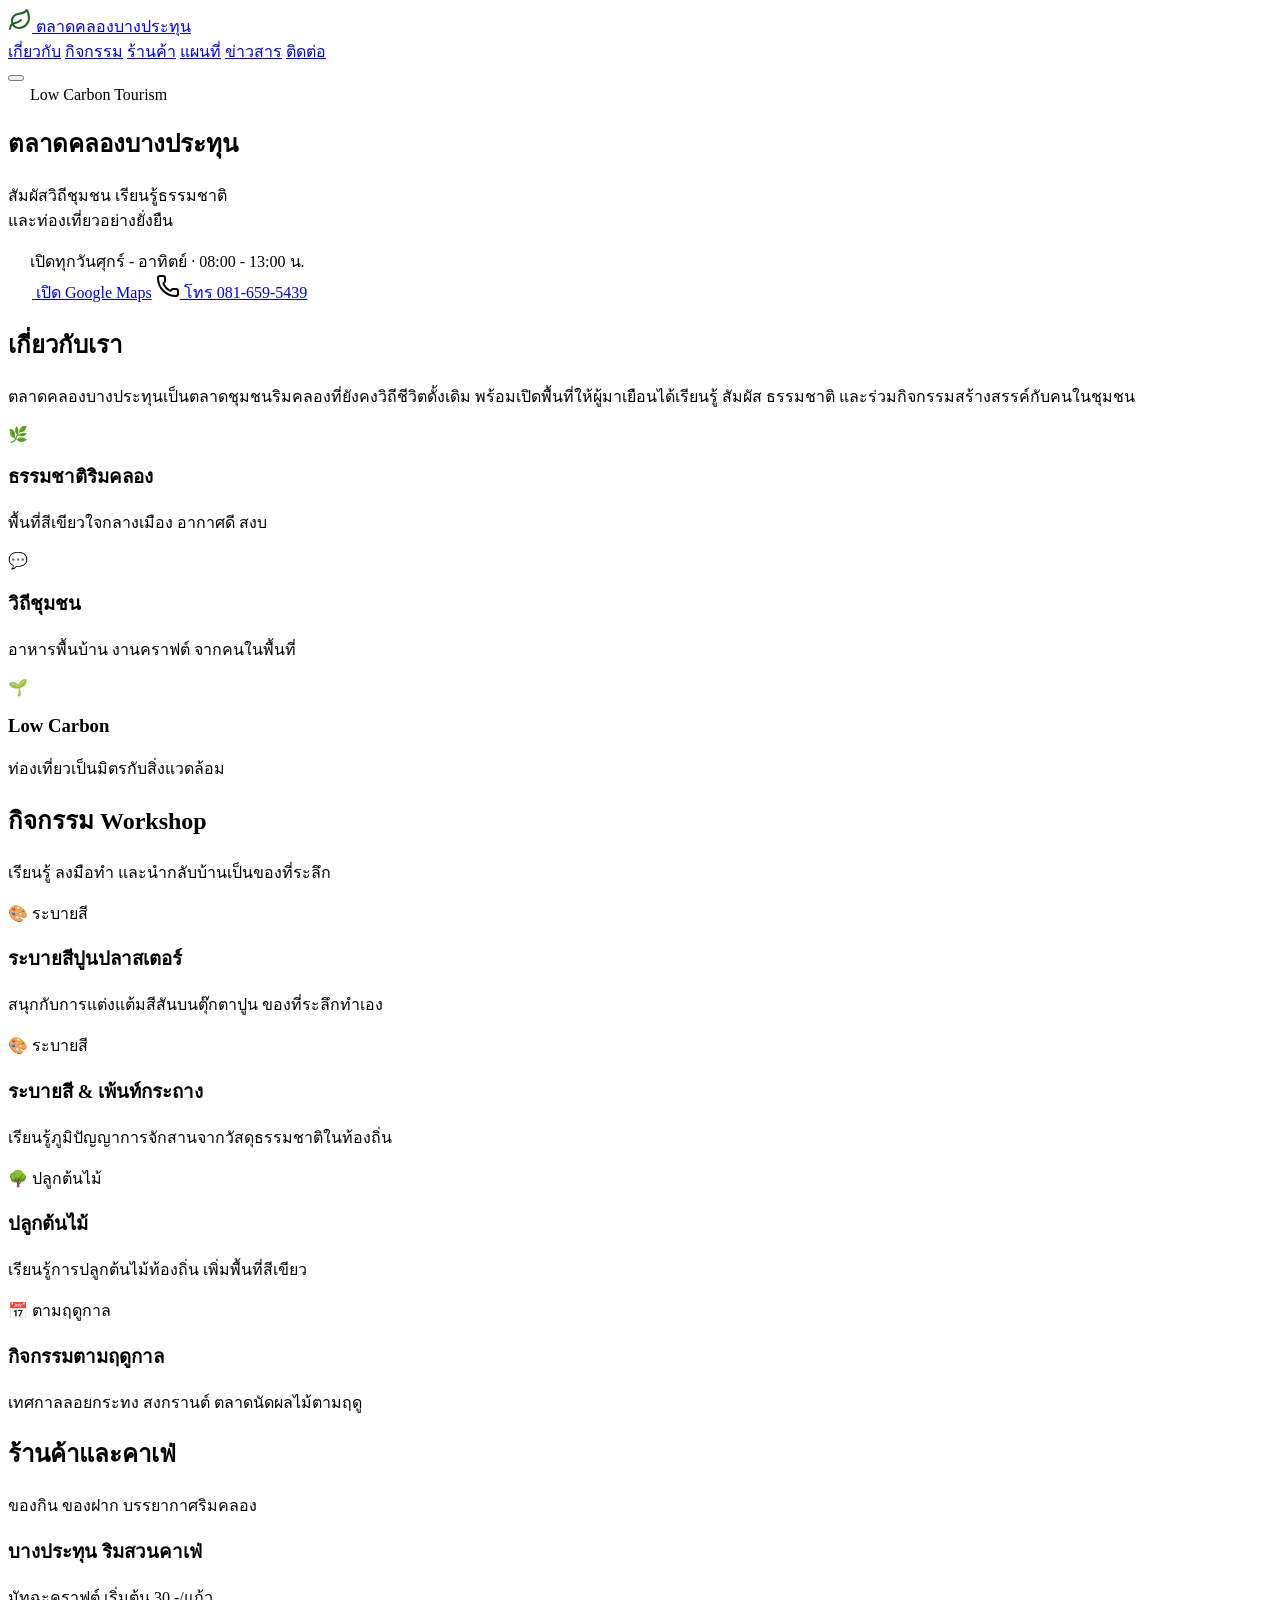
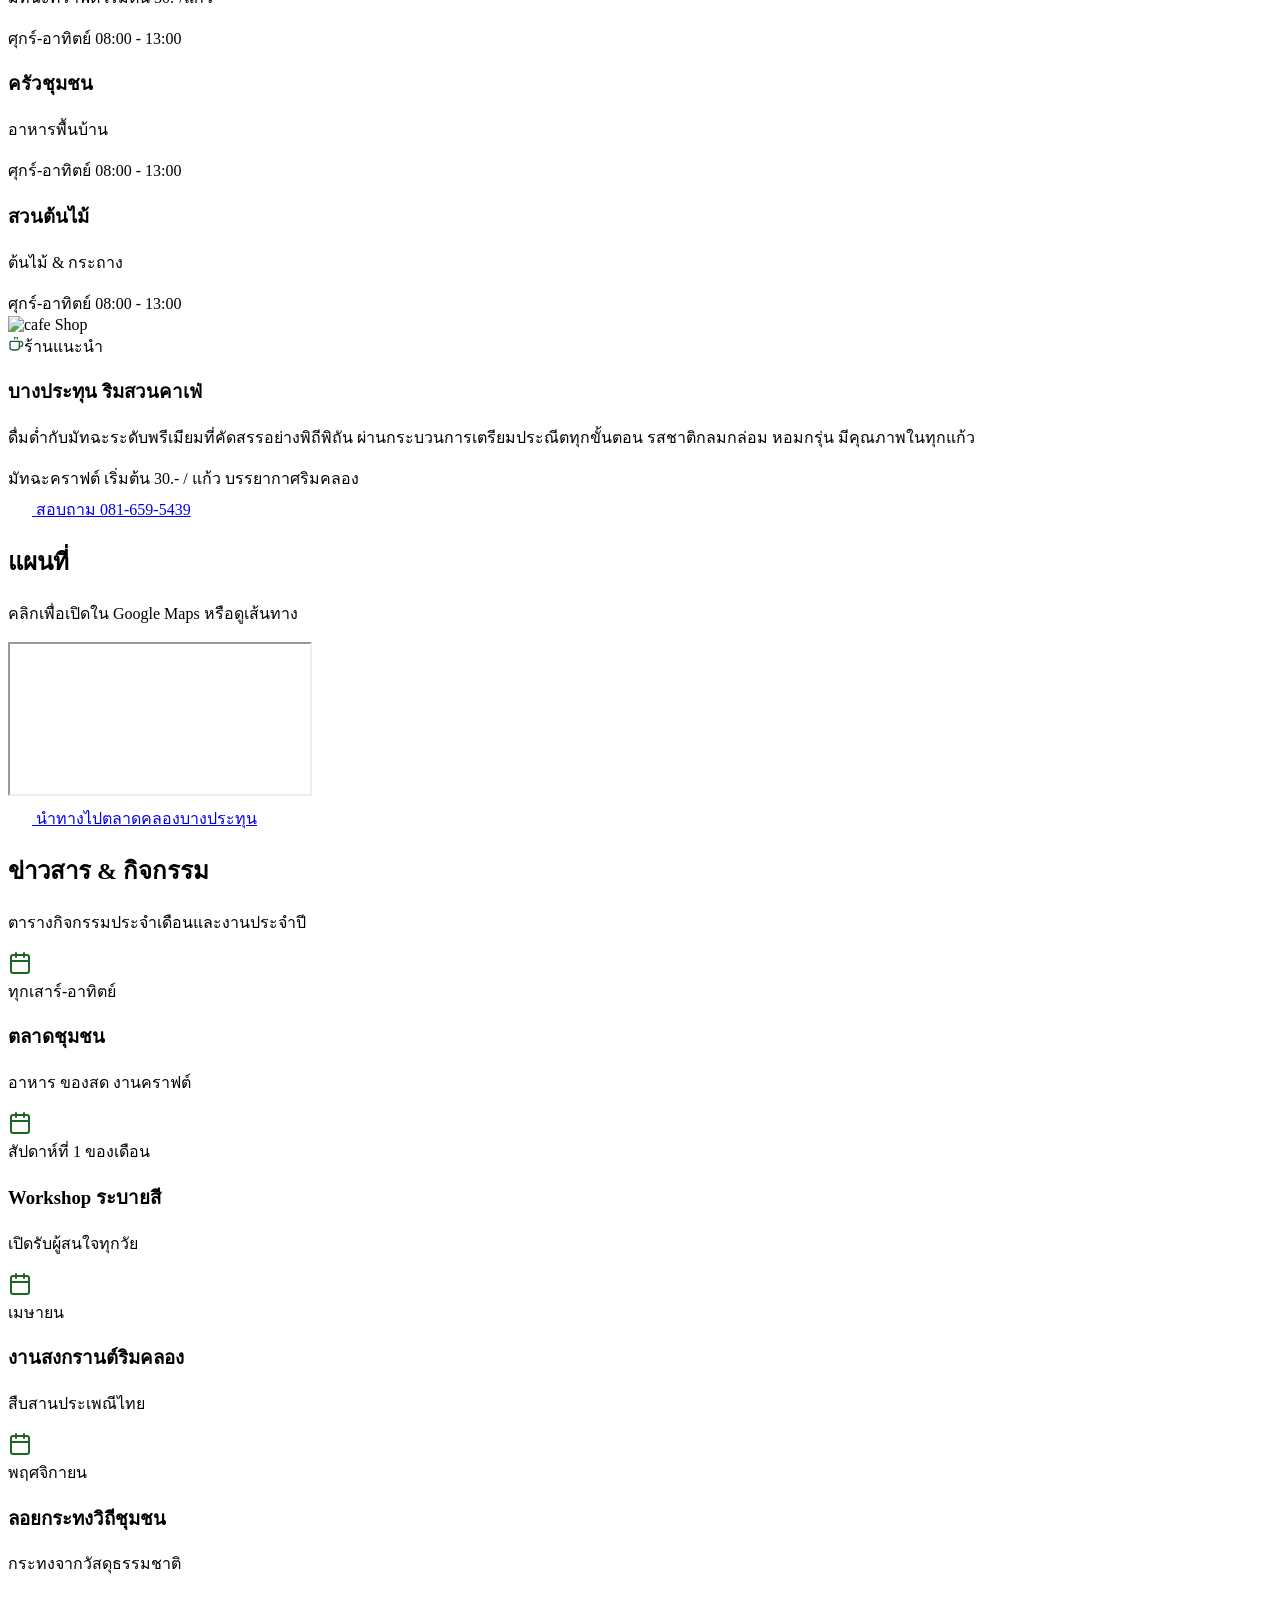
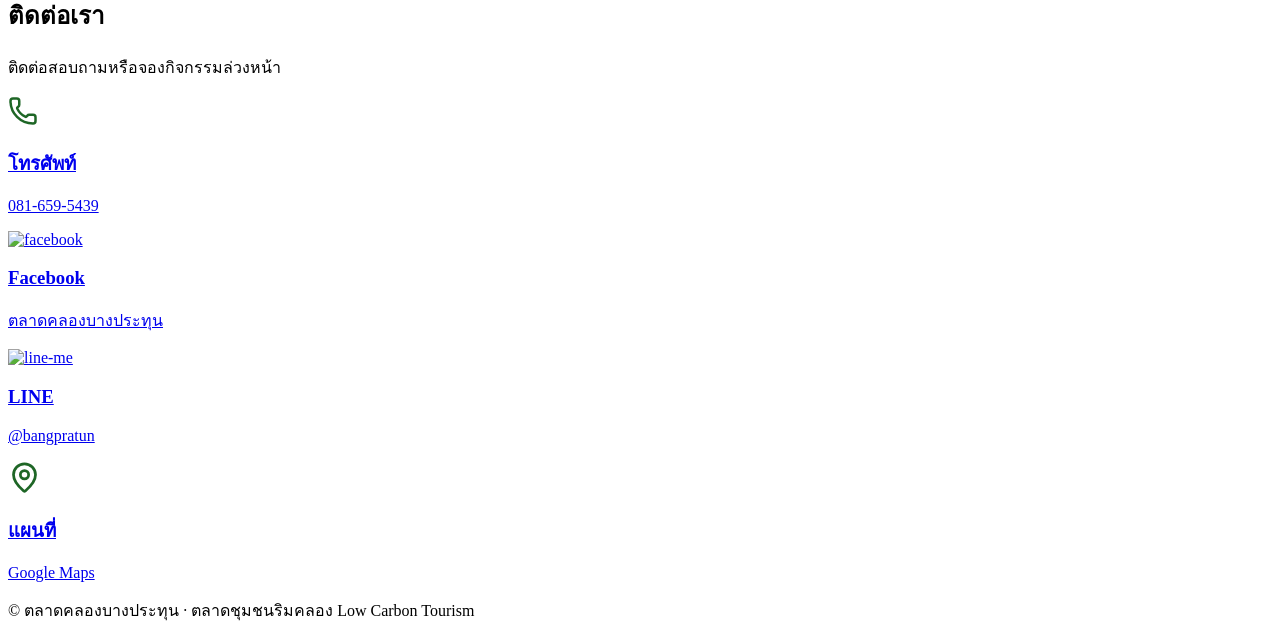
==== public/index.html @ 97aabcb3 "Add files via upload" ====
<!DOCTYPE html>
<html lang="th">
<head>
<meta charset="UTF-8">
<meta name="viewport" content="width=device-width, initial-scale=1.0">
<title>ตลาดคลองบางประทุน | ตลาดชุมชนริมคลอง Low Carbon Tourism</title>
<meta name="description" content="ตลาดคลองบางประทุน ตลาดชุมชนริมคลองที่ยังคงวิถีชีวิตดั้งเดิม สัมผัสวิถีชุมชน เรียนรู้ธรรมชาติ ท่องเที่ยวอย่างยั่งยืน">
<link rel="preconnect" href="https://fonts.googleapis.com">
<link rel="preconnect" href="https://fonts.gstatic.com" crossorigin>
<link href="https://fonts.googleapis.com/css2?family=Kanit:wght@400;500;600;700;800&family=Sarabun:wght@300;400;500;600;700&display=swap" rel="stylesheet">
<link rel="stylesheet" href="/css/style.css">
</head>
<body>

<header class="site-header" id="top">
  <div class="header-inner">
    <a href="#top" class="brand">
      <svg xmlns="http://www.w3.org/2000/svg" width="24" height="24" viewBox="0 0 24 24" fill="none" stroke="#1e6626" stroke-width="2" stroke-linecap="round" stroke-linejoin="round" class="lucide lucide-leaf-icon lucide-leaf"><path d="M11 20A7 7 0 0 1 9.8 6.1C15.5 5 17 4.48 19 2c1 2 2 4.18 2 8 0 5.5-4.78 10-10 10Z"/><path d="M2 21c0-3 1.85-5.36 5.08-6C9.5 14.52 12 13 13 12"/></svg>
      <span>ตลาดคลองบางประทุน</span>
    </a>
    <nav class="main-nav" id="mainNav">
      <a href="#about">เกี่ยวกับ</a>
      <a href="#activities">กิจกรรม</a>
      <a href="#shops">ร้านค้า</a>
      <a href="#map">แผนที่</a>
      <a href="#news">ข่าวสาร</a>
      <a href="#contact">ติดต่อ</a>
    </nav>
    <button class="nav-toggle" id="navToggle" aria-label="เปิดเมนู">
      <span></span><span></span><span></span>
    </button>
  </div>
</header>

<!-- HERO -->
<section class="hero">
  <div class="hero-bg" style="background-image:url('/img/bgimage.png')"></div>
  <div class="hero-overlay"></div>
  <div class="hero-content">
    <span class="badge"><svg xmlns="http://www.w3.org/2000/svg" width="18" height="18" viewBox="0 0 24 24" fill="none" stroke="#ffffff" stroke-width="2" stroke-linecap="round" stroke-linejoin="round" class="lucide lucide-leaf-icon lucide-leaf"><path d="M11 20A7 7 0 0 1 9.8 6.1C15.5 5 17 4.48 19 2c1 2 2 4.18 2 8 0 5.5-4.78 10-10 10Z"/><path d="M2 21c0-3 1.85-5.36 5.08-6C9.5 14.52 12 13 13 12"/></svg> Low Carbon Tourism</span>
    <h1>ตลาดคลองบางประทุน</h1>
    <p class="hero-sub">สัมผัสวิถีชุมชน เรียนรู้ธรรมชาติ<br>และท่องเที่ยวอย่างยั่งยืน</p>
    <div class="hero-time">
      <svg xmlns="http://www.w3.org/2000/svg" width="18" height="18" viewBox="0 0 24 24" fill="none" stroke="#ffffff" stroke-width="2" stroke-linecap="round" stroke-linejoin="round" class="lucide lucide-clock-icon lucide-clock"><circle cx="12" cy="12" r="10"/><path d="M12 6v6l4 2"/></svg> เปิดทุกวันศุกร์ - อาทิตย์ · 08:00 - 13:00 น.
    </div>
    <div class="hero-actions">
      <a class="btn btn-primary" href="#map"><svg xmlns="http://www.w3.org/2000/svg" width="24" height="24" viewBox="0 0 24 24" fill="none" stroke="#ffffff" stroke-width="2" stroke-linecap="round" stroke-linejoin="round" class="lucide lucide-map-pin-icon lucide-map-pin"><path d="M20 10c0 4.993-5.539 10.193-7.399 11.799a1 1 0 0 1-1.202 0C9.539 20.193 4 14.993 4 10a8 8 0 0 1 16 0"/><circle cx="12" cy="10" r="3"/></svg> เปิด Google Maps</a>
      <a class="btn btn-light" href="tel:0816595439"><svg xmlns="http://www.w3.org/2000/svg" width="24" height="24" viewBox="0 0 24 24" fill="none" stroke="#000000" stroke-width="2" stroke-linecap="round" stroke-linejoin="round" class="lucide lucide-phone-icon lucide-phone"><path d="M13.832 16.568a1 1 0 0 0 1.213-.303l.355-.465A2 2 0 0 1 17 15h3a2 2 0 0 1 2 2v3a2 2 0 0 1-2 2A18 18 0 0 1 2 4a2 2 0 0 1 2-2h3a2 2 0 0 1 2 2v3a2 2 0 0 1-.8 1.6l-.468.351a1 1 0 0 0-.292 1.233 14 14 0 0 0 6.392 6.384"/></svg> โทร 081-659-5439</a>
    </div>
  </div>
  <a href="#about" class="scroll-cue" aria-label="เลื่อนลง"></a>
</section>

<!-- ABOUT -->
<section class="section section-cream" id="about">
  <div class="container">
    <div class="section-head">
      <h2>เกี่ยวกับเรา</h2>
      <p>ตลาดคลองบางประทุนเป็นตลาดชุมชนริมคลองที่ยังคงวิถีชีวิตดั้งเดิม พร้อมเปิดพื้นที่ให้ผู้มาเยือนได้เรียนรู้ สัมผัส
      ธรรมชาติ และร่วมกิจกรรมสร้างสรรค์กับคนในชุมชน</p>
    </div>
    <div class="card-grid three">
      <div class="feature-card">
        <div class="feature-icon">🌿</div>
        <h3>ธรรมชาติริมคลอง</h3>
        <p>พื้นที่สีเขียวใจกลางเมือง อากาศดี สงบ</p>
      </div>
      <div class="feature-card">
        <div class="feature-icon">💬</div>
        <h3>วิถีชุมชน</h3>
        <p>อาหารพื้นบ้าน งานคราฟต์ จากคนในพื้นที่</p>
      </div>
      <div class="feature-card">
        <div class="feature-icon">🌱</div>
        <h3>Low Carbon</h3>
        <p>ท่องเที่ยวเป็นมิตรกับสิ่งแวดล้อม</p>
      </div>
    </div>
  </div>
</section>

<!-- ACTIVITIES -->
<section class="section" id="activities">
  <div class="container">
    <div class="section-head">
      <h2>กิจกรรม Workshop</h2>
      <p>เรียนรู้ ลงมือทำ และนำกลับบ้านเป็นของที่ระลึก</p>
    </div>
    <div class="scroll-row" id="workshopRow">
      <article class="workshop-card">
        <div class="workshop-img" style="background-image:url('https://images.unsplash.com/photo-1519074069444-1ba4fff66d16?q=80&w=1974&auto=format&fit=crop')">
          <span class="tag-pill">🎨 ระบายสี</span>
        </div>
        <div class="workshop-body">
          <h3>ระบายสีปูนปลาสเตอร์</h3>
          <p>สนุกกับการแต่งแต้มสีสันบนตุ๊กตาปูน ของที่ระลึกทำเอง</p>
        </div>
      </article>
      <article class="workshop-card">
        <div class="workshop-img" style="background-image:url('https://images.unsplash.com/photo-1528825871115-3581a5387919?q=80&w=1974&auto=format&fit=crop')">
          <span class="tag-pill">🎨 ระบายสี</span>
        </div>
        <div class="workshop-body">
          <h3>ระบายสี & เพ้นท์กระถาง</h3>
          <p>เรียนรู้ภูมิปัญญาการจักสานจากวัสดุธรรมชาติในท้องถิ่น</p>
        </div>
      </article>
      <article class="workshop-card">
        <div class="workshop-img" style="background-image:url('https://images.unsplash.com/photo-1610030469983-98e550d6193c?q=80&w=1974&auto=format&fit=crop')">
          <span class="tag-pill">🌳 ปลูกต้นไม้</span>
        </div>
        <div class="workshop-body">
          <h3>ปลูกต้นไม้</h3>
          <p>เรียนรู้การปลูกต้นไม้ท้องถิ่น เพิ่มพื้นที่สีเขียว</p>
        </div>
      </article>
      <article class="workshop-card">
        <div class="workshop-img" style="background-image:url('https://images.unsplash.com/photo-1594736797933-d0501ba2fe65?q=80&w=1974&auto=format&fit=crop')">
          <span class="tag-pill">📅 ตามฤดูกาล</span>
        </div>
        <div class="workshop-body">
          <h3>กิจกรรมตามฤดูกาล</h3>
          <p>เทศกาลลอยกระทง สงกรานต์ ตลาดนัดผลไม้ตามฤดู</p>
        </div>
      </article>
    </div>
  </div>
</section>

<!-- SHOPS -->
<section class="section section-cream" id="shops">
  <div class="container">
    <div class="section-head">
      <h2>ร้านค้าและคาเฟ่</h2>
      <p>ของกิน ของฝาก บรรยากาศริมคลอง</p>
    </div>
    <div class="card-grid three">
      <article class="shop-card">
        <div class="shop-img" style="background-image:url('https://images.unsplash.com/photo-1445116572660-236099ec97a0?q=80&w=1974&auto=format&fit=crop')"></div>
        <div class="shop-body">
          <h3>บางประทุน ริมสวนคาเฟ่</h3>
          <p>มัทฉะคราฟต์ เริ่มต้น 30.-/แก้ว</p>
          <div class="shop-time"> ศุกร์-อาทิตย์ 08:00 - 13:00</div>
        </div>
      </article>
      <article class="shop-card">
        <div class="shop-img" style="background-image:url('https://images.unsplash.com/photo-1517248135467-4c7edcad34c4?q=80&w=1974&auto=format&fit=crop')"></div>
        <div class="shop-body">
          <h3>ครัวชุมชน</h3>
          <p>อาหารพื้นบ้าน</p>
          <div class="shop-time"> ศุกร์-อาทิตย์ 08:00 - 13:00</div>
        </div>
      </article>
      <article class="shop-card">
        <div class="shop-img" style="background-image:url('https://images.unsplash.com/photo-1466692476868-aef1dfb1e735?q=80&w=1974&auto=format&fit=crop')"></div>
        <div class="shop-body">
          <h3>สวนต้นไม้</h3>
          <p>ต้นไม้ &amp; กระถาง</p>
          <div class="shop-time"> ศุกร์-อาทิตย์ 08:00 - 13:00</div>
        </div>
      </article>
    </div>

    <!-- FEATURED SHOP -->
    <div class="featured-shop">
      <div class="featured-img" ><img src="/img/poster1.webp" alt="cafe Shop"></div>
      <div class="featured-body">
        <span class="chip"><svg xmlns="http://www.w3.org/2000/svg" width="16" height="16" viewBox="0 0 24 24" fill="none" stroke="#24603a" stroke-width="2" stroke-linecap="round" stroke-linejoin="round" class="lucide lucide-coffee-icon lucide-coffee"><path d="M10 2v2"/><path d="M14 2v2"/><path d="M16 8a1 1 0 0 1 1 1v8a4 4 0 0 1-4 4H7a4 4 0 0 1-4-4V9a1 1 0 0 1 1-1h14a4 4 0 1 1 0 8h-1"/></svg>ร้านแนะนำ</span>
        <h3>บางประทุน ริมสวนคาเฟ่</h3>
        <p>ดื่มด่ำกับมัทฉะระดับพรีเมียมที่คัดสรรอย่างพิถีพิถัน ผ่านกระบวนการเตรียมประณีตทุกขั้นตอน รสชาติกลมกล่อม หอมกรุ่น มีคุณภาพในทุกแก้ว</p>
        <div class="tag-row">
          <span class="tag">มัทฉะคราฟต์</span>
          <span class="tag">เริ่มต้น 30.- / แก้ว</span>
          <span class="tag">บรรยากาศริมคลอง</span>
        </div>
        <a class="btn btn-primary" href="tel:0816595439"><svg xmlns="http://www.w3.org/2000/svg" width="24" height="24" viewBox="0 0 24 24" fill="none" stroke="#ffffff" stroke-width="2" stroke-linecap="round" stroke-linejoin="round" class="lucide lucide-phone-icon lucide-phone"><path d="M13.832 16.568a1 1 0 0 0 1.213-.303l.355-.465A2 2 0 0 1 17 15h3a2 2 0 0 1 2 2v3a2 2 0 0 1-2 2A18 18 0 0 1 2 4a2 2 0 0 1 2-2h3a2 2 0 0 1 2 2v3a2 2 0 0 1-.8 1.6l-.468.351a1 1 0 0 0-.292 1.233 14 14 0 0 0 6.392 6.384"/></svg> สอบถาม 081-659-5439</a>
      </div>
    </div>
  </div>
</section>

<!-- MAP -->
<section class="section" id="map">
  <div class="container">
    <div class="section-head">
      <h2>แผนที่</h2>
      <p>คลิกเพื่อเปิดใน Google Maps หรือดูเส้นทาง</p>
    </div>
    <div class="map-wrap">
      <iframe
        title="แผนที่ตลาดคลองบางประทุน"
        src="https://www.google.com/maps?q=Bang+Prathun+Bangkok+Thailand&output=embed"
        loading="lazy"
        referrerpolicy="no-referrer-when-downgrade">
      </iframe>
    </div>
    <div class="map-cta">
      <a class="btn btn-primary" target="_blank" rel="noopener" href="https://www.google.com/maps/search/?api=1&query=Bang+Prathun+Bangkok+Thailand"><svg xmlns="http://www.w3.org/2000/svg" width="24" height="24" viewBox="0 0 24 24" fill="none" stroke="#ffffff" stroke-width="2" stroke-linecap="round" stroke-linejoin="round" class="lucide lucide-map-pin-icon lucide-map-pin"><path d="M20 10c0 4.993-5.539 10.193-7.399 11.799a1 1 0 0 1-1.202 0C9.539 20.193 4 14.993 4 10a8 8 0 0 1 16 0"/><circle cx="12" cy="10" r="3"/> เปิด Google Maps</svg>
 นำทางไปตลาดคลองบางประทุน</a>
    </div>
  </div>
</section>

<!-- NEWS -->
<section class="section section-cream" id="news">
  <div class="container">
    <div class="section-head">
      <h2>ข่าวสาร &amp; กิจกรรม</h2>
      <p>ตารางกิจกรรมประจำเดือนและงานประจำปี</p>
    </div>
    <div class="news-list">
      <div class="news-item">
        <span class="icon-badge">
          <svg xmlns="http://www.w3.org/2000/svg" width="24" height="24" viewBox="0 0 24 24" fill="none" stroke="#1e6626" stroke-width="2" stroke-linecap="round" stroke-linejoin="round" class="lucide lucide-calendar-icon lucide-calendar"><path d="M8 2v4"/><path d="M16 2v4"/><rect width="18" height="18" x="3" y="4" rx="2"/><path d="M3 10h18"/></svg>
        </span>
        <div class="news-body">
          <span class="news-tag">ทุกเสาร์-อาทิตย์</span>
          <h3>ตลาดชุมชน</h3>
          <p>อาหาร ของสด งานคราฟต์</p>
        </div>
      </div>
      <div class="news-item">
        <span class="icon-badge">
          <svg xmlns="http://www.w3.org/2000/svg" width="24" height="24" viewBox="0 0 24 24" fill="none" stroke="#1e6626" stroke-width="2" stroke-linecap="round" stroke-linejoin="round" class="lucide lucide-calendar-icon lucide-calendar"><path d="M8 2v4"/><path d="M16 2v4"/><rect width="18" height="18" x="3" y="4" rx="2"/><path d="M3 10h18"/></svg>
        </span>
        <div class="news-body">
          <span class="news-tag">สัปดาห์ที่ 1 ของเดือน</span>
          <h3>Workshop ระบายสี</h3>
          <p>เปิดรับผู้สนใจทุกวัย</p>
        </div>
      </div>
      <div class="news-item">
        <span class="icon-badge">
          <svg xmlns="http://www.w3.org/2000/svg" width="24" height="24" viewBox="0 0 24 24" fill="none" stroke="#1e6626" stroke-width="2" stroke-linecap="round" stroke-linejoin="round" class="lucide lucide-calendar-icon lucide-calendar"><path d="M8 2v4"/><path d="M16 2v4"/><rect width="18" height="18" x="3" y="4" rx="2"/><path d="M3 10h18"/></svg>
        </span>
        <div class="news-body">
          <span class="news-tag">เมษายน</span>
          <h3>งานสงกรานต์ริมคลอง</h3>
          <p>สืบสานประเพณีไทย</p>
        </div>
      </div>
      <div class="news-item">
        <span class="icon-badge">
          <svg xmlns="http://www.w3.org/2000/svg" width="24" height="24" viewBox="0 0 24 24" fill="none" stroke="#1e6626" stroke-width="2" stroke-linecap="round" stroke-linejoin="round" class="lucide lucide-calendar-icon lucide-calendar"><path d="M8 2v4"/><path d="M16 2v4"/><rect width="18" height="18" x="3" y="4" rx="2"/><path d="M3 10h18"/></svg>
        </span>
        <div class="news-body">
          <span class="news-tag">พฤศจิกายน</span>
          <h3>ลอยกระทงวิถีชุมชน</h3>
          <p>กระทงจากวัสดุธรรมชาติ</p>
        </div>
      </div>
    </div>
  </div>
</section>

<!-- CONTACT -->
<section class="section" id="contact">
  <div class="container">
    <div class="section-head">
      <h2>ติดต่อเรา</h2>
      <p>ติดต่อสอบถามหรือจองกิจกรรมล่วงหน้า</p>
    </div>
    <div class="card-grid four">
      <a class="contact-card" href="tel:0816595439">
        <svg xmlns="http://www.w3.org/2000/svg"  width="30" height="30" viewBox="0 0 24 24" fill="none" stroke="#1e6626" stroke-width="2" stroke-linecap="round" stroke-linejoin="round" class="lucide lucide-phone-icon lucide-phone"><path d="M13.832 16.568a1 1 0 0 0 1.213-.303l.355-.465A2 2 0 0 1 17 15h3a2 2 0 0 1 2 2v3a2 2 0 0 1-2 2A18 18 0 0 1 2 4a2 2 0 0 1 2-2h3a2 2 0 0 1 2 2v3a2 2 0 0 1-.8 1.6l-.468.351a1 1 0 0 0-.292 1.233 14 14 0 0 0 6.392 6.384"/></svg>
        <h3>โทรศัพท์</h3>
        <p>081-659-5439</p>
      </a>
      <a class="contact-card" href="#" target="_blank" rel="noopener">
        <img  src="/img/icon/facebook.svg" alt="facebook" class="contact-icon"></img>
        <h3>Facebook</h3>
        <p>ตลาดคลองบางประทุน</p>
      </a>
      <a class="contact-card" href="#" target="_blank" rel="noopener">
  
        <img width="24" height="24" src="/img/icon/line.png" alt="line-me" class="contact-icon"></img>
        <h3>LINE</h3>
        <p>@bangpratun</p>
      </a>
      <a class="contact-card" href="#map">
        <svg xmlns="http://www.w3.org/2000/svg" width="33" height="33" viewBox="0 0 24 24" fill="none" stroke="#1e6626" stroke-width="2" stroke-linecap="round" stroke-linejoin="round" class="lucide lucide-map-pin-icon lucide-map-pin"><path d="M20 10c0 4.993-5.539 10.193-7.399 11.799a1 1 0 0 1-1.202 0C9.539 20.193 4 14.993 4 10a8 8 0 0 1 16 0"/><circle cx="12" cy="10" r="3"/></svg>
        <h3>แผนที่</h3>
        <p>Google Maps</p>
      </a>
    </div>
  </div>
</section>

<footer class="site-footer">
  <p>© <span id="year"></span> ตลาดคลองบางประทุน · ตลาดชุมชนริมคลอง Low Carbon Tourism</p>
</footer>

<script src="/js/script.js"></script>

</body>
</html>
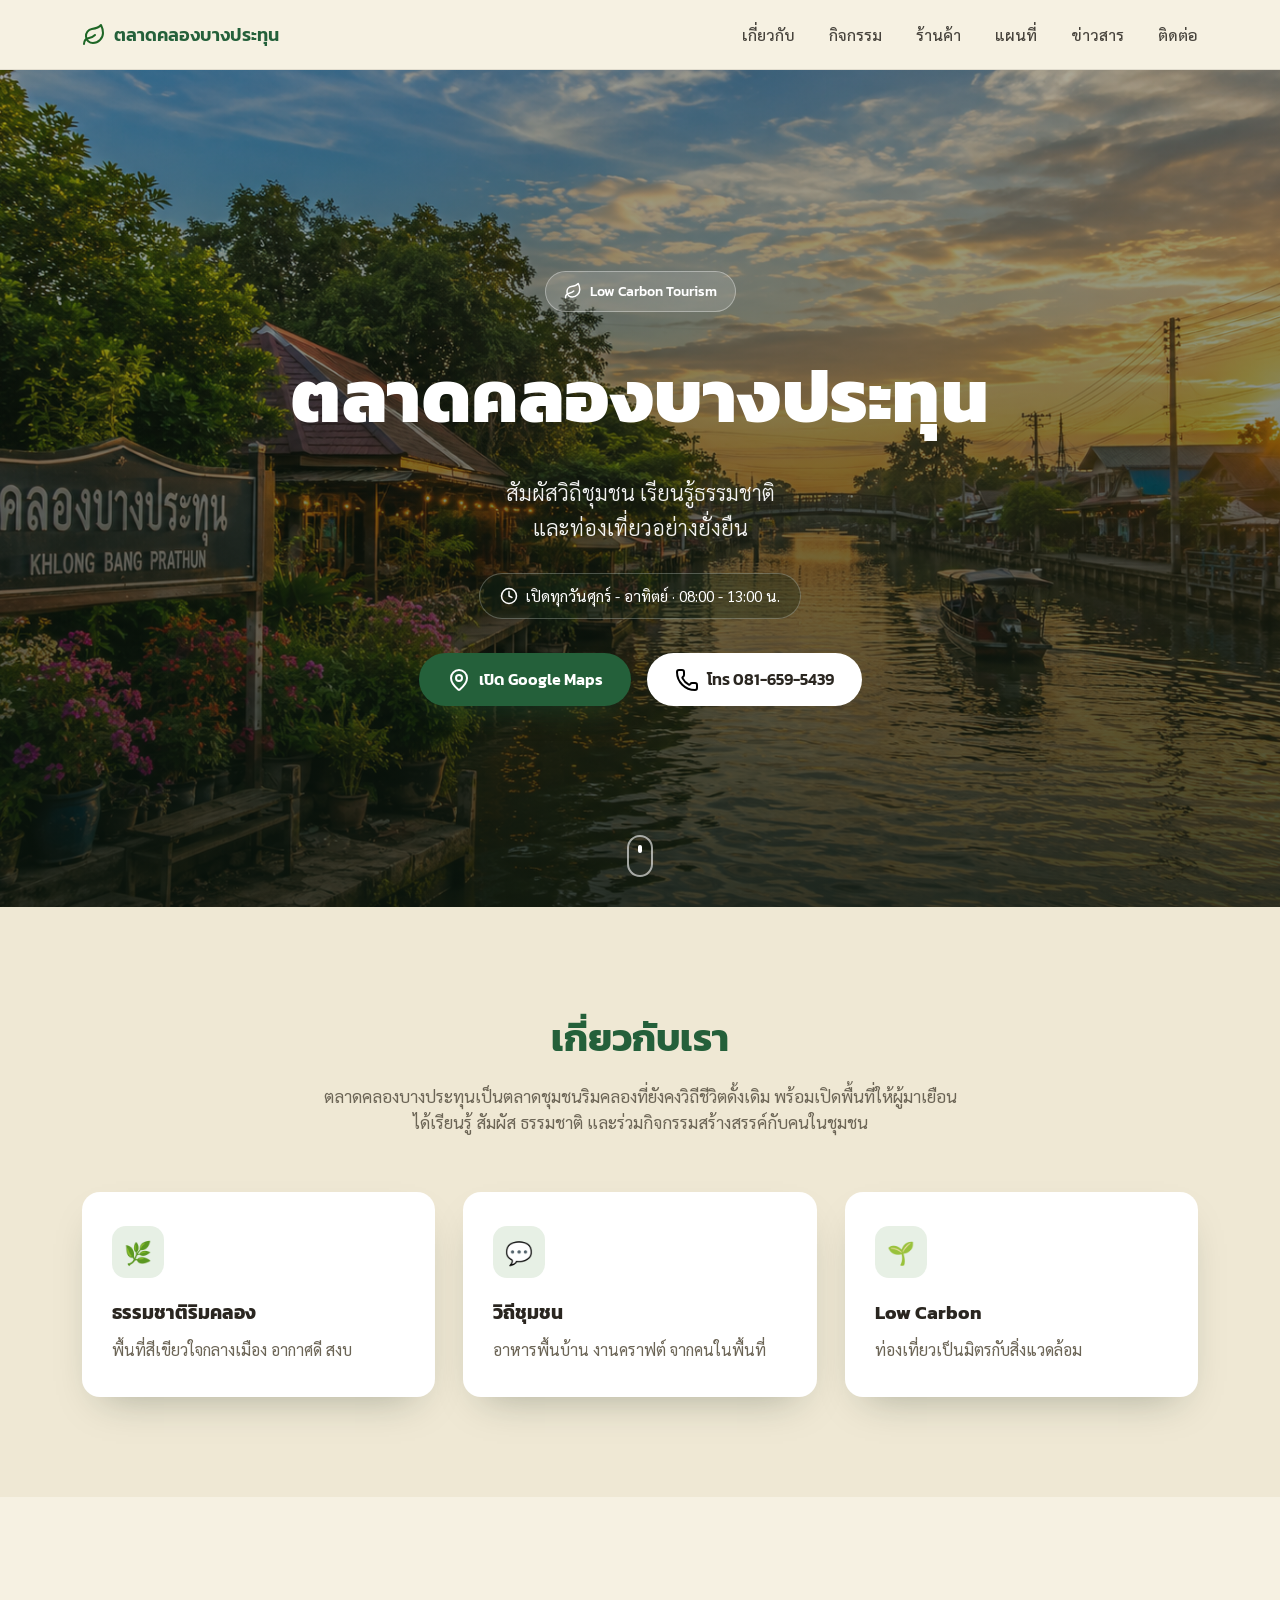
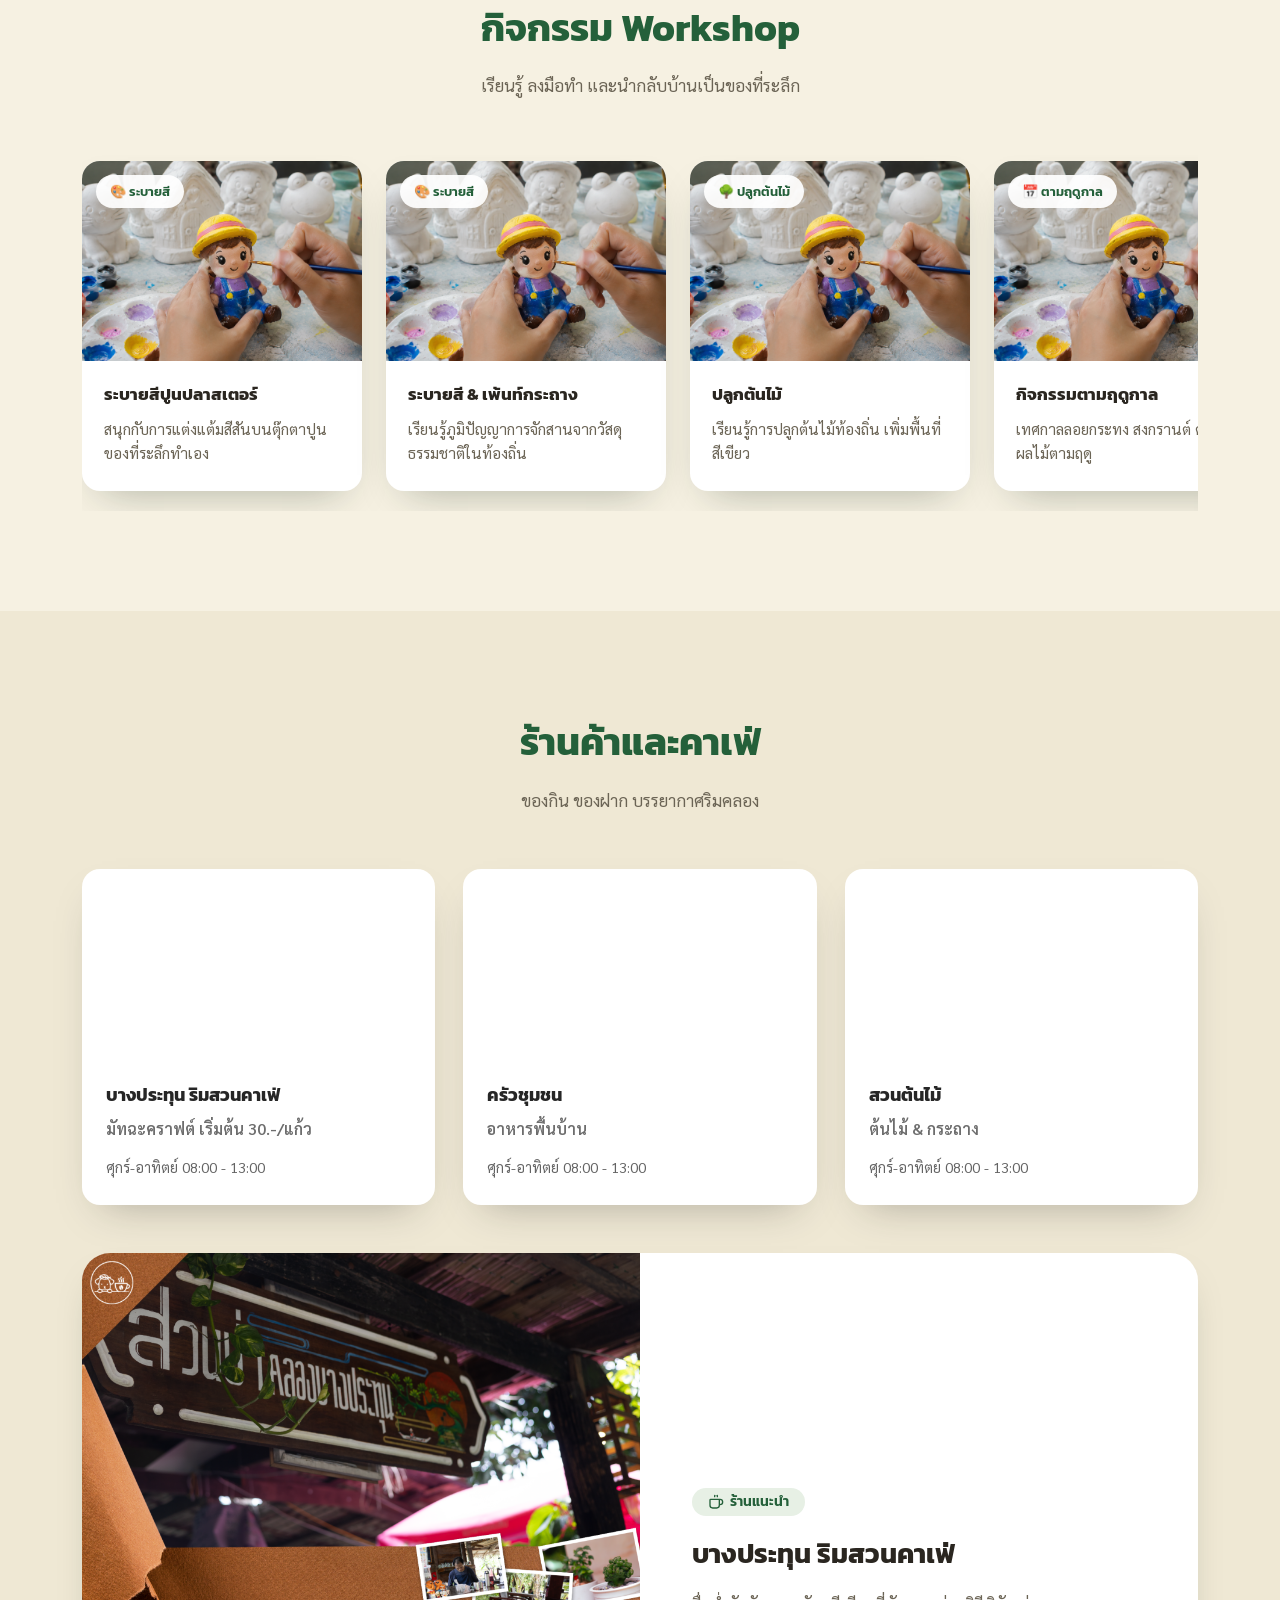
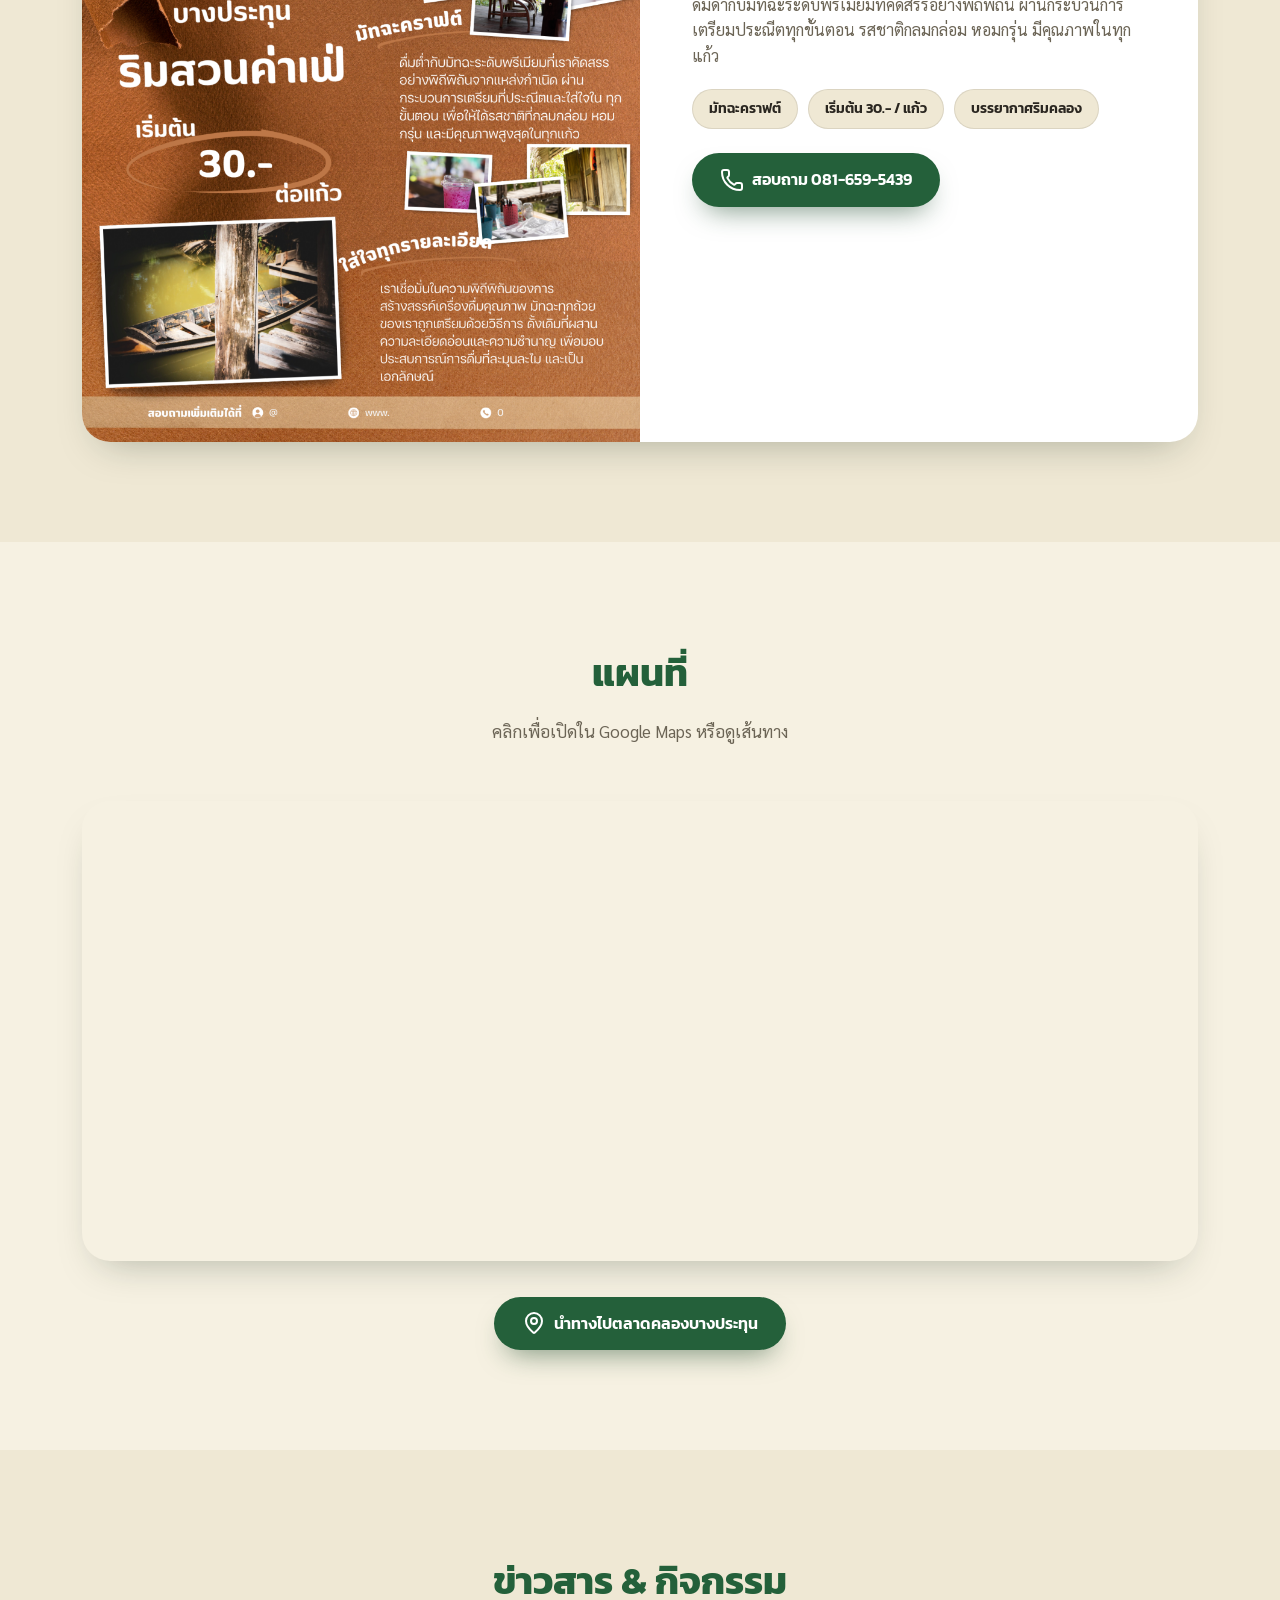
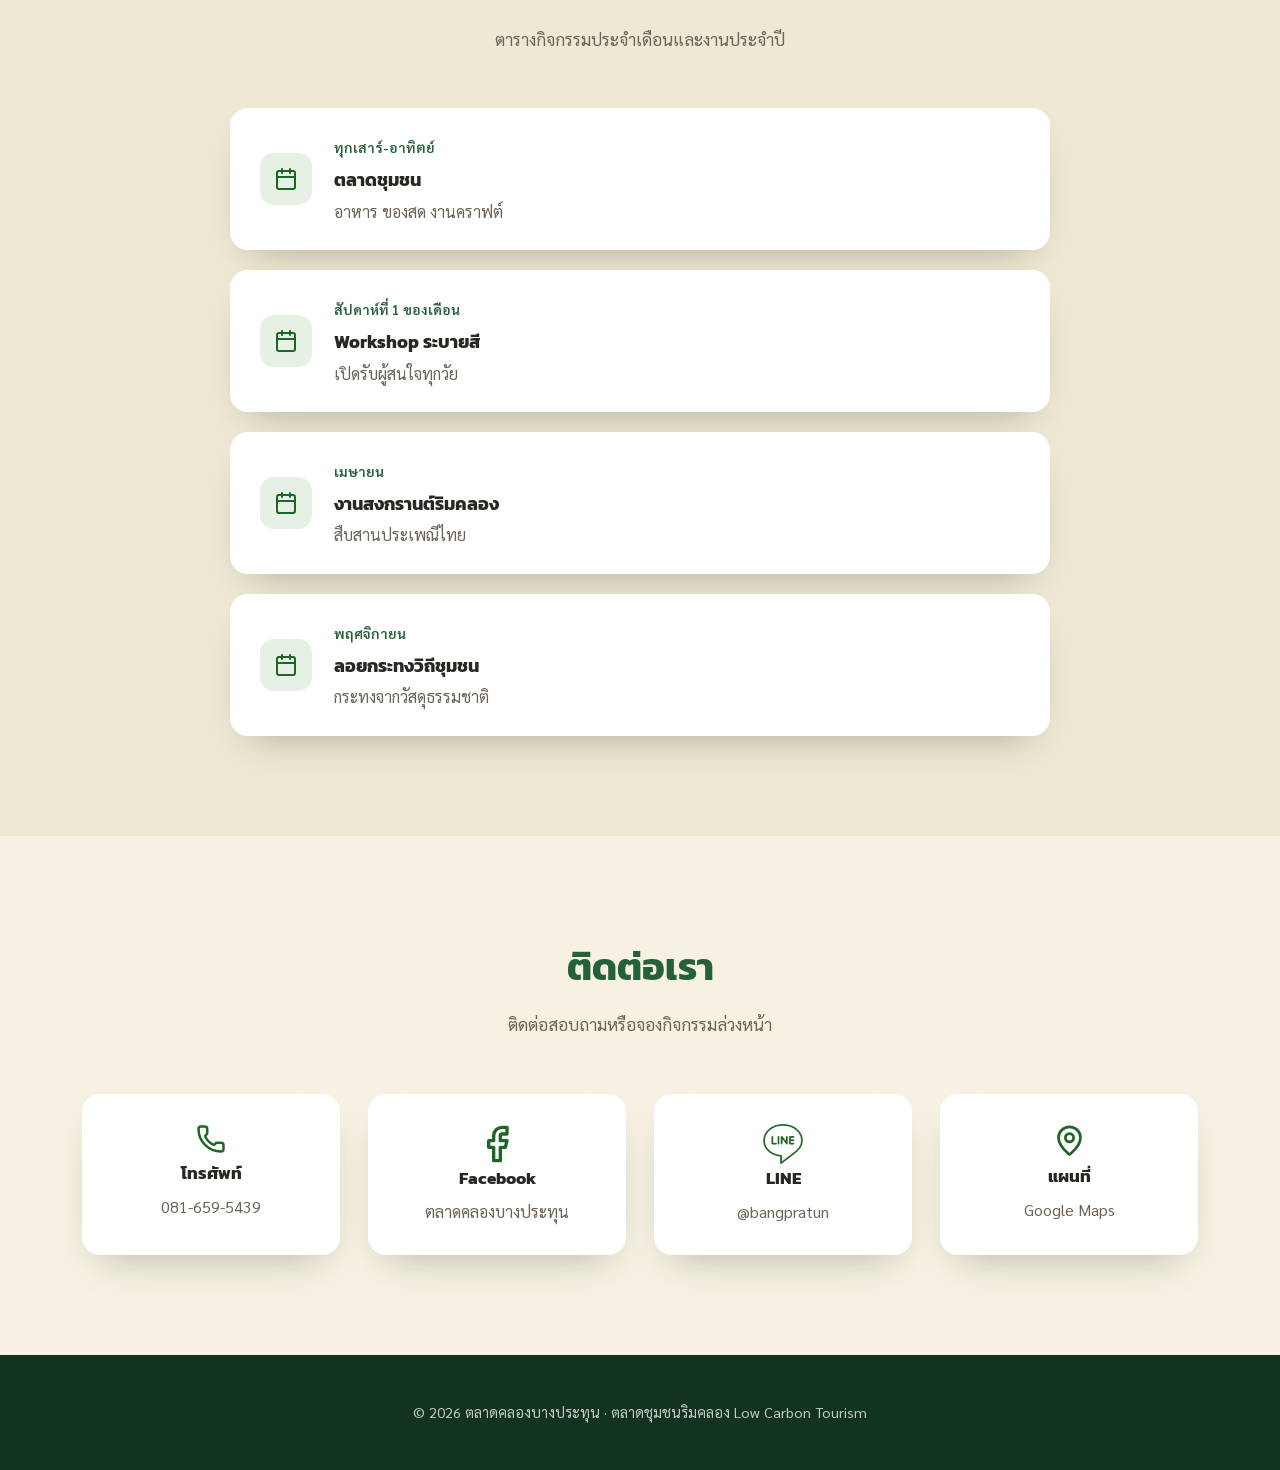
==== commit 7320a54f: "Add files via upload" ====
--- a/public/index.html
+++ b/public/index.html
@@ -88,7 +88,7 @@
     </div>
     <div class="scroll-row" id="workshopRow">
       <article class="workshop-card">
-        <div class="workshop-img" style="background-image:url('https://images.unsplash.com/photo-1519074069444-1ba4fff66d16?q=80&w=1974&auto=format&fit=crop')">
+        <div class="workshop-img" style="background-image:url('/img/painting.png')">
           <span class="tag-pill">🎨 ระบายสี</span>
         </div>
         <div class="workshop-body">
@@ -97,7 +97,7 @@
         </div>
       </article>
       <article class="workshop-card">
-        <div class="workshop-img" style="background-image:url('https://images.unsplash.com/photo-1528825871115-3581a5387919?q=80&w=1974&auto=format&fit=crop')">
+        <div class="workshop-img" style="background-image:url('/img/painting.png')">
           <span class="tag-pill">🎨 ระบายสี</span>
         </div>
         <div class="workshop-body">
@@ -106,7 +106,7 @@
         </div>
       </article>
       <article class="workshop-card">
-        <div class="workshop-img" style="background-image:url('https://images.unsplash.com/photo-1610030469983-98e550d6193c?q=80&w=1974&auto=format&fit=crop')">
+        <div class="workshop-img" style="background-image:url('/img/painting.png')">
           <span class="tag-pill">🌳 ปลูกต้นไม้</span>
         </div>
         <div class="workshop-body">
@@ -115,7 +115,7 @@
         </div>
       </article>
       <article class="workshop-card">
-        <div class="workshop-img" style="background-image:url('https://images.unsplash.com/photo-1594736797933-d0501ba2fe65?q=80&w=1974&auto=format&fit=crop')">
+        <div class="workshop-img" style="background-image:url('/img/painting.png')">
           <span class="tag-pill">📅 ตามฤดูกาล</span>
         </div>
         <div class="workshop-body">
--- a/css/style.css
+++ b/css/style.css
@@ -0,0 +1,515 @@
+:root {
+  --cream: #f6f1e2;
+  --cream-alt: #efe8d4;
+  --green-900: #12331f;
+  --green-800: #1c4a2c;
+  --green-700: #24603a;
+  --green-600: #2f7a49;
+  --gold: #8a6a34;
+  --ink: #2a2620;
+  --ink-soft: #6b6455;
+  --white: #ffffff;
+  --line: rgba(42, 38, 32, 0.1);
+  --radius-lg: 28px;
+  --radius-md: 18px;
+  --radius-sm: 12px;
+  --shadow: 0 18px 40px -20px rgba(20, 40, 25, 0.35);
+  --container: 1180px;
+}
+
+* { box-sizing: border-box; }
+html { scroll-behavior: smooth; }
+
+body {
+  margin: 0;
+  font-family: 'Sarabun', sans-serif;
+  background: var(--cream);
+  color: var(--ink);
+  line-height: 1.6;
+}
+
+h1, h2, h3, .brand, .btn, .nav-toggle, .badge, .chip, .tag, .tag-pill {
+  font-family: 'Kanit', sans-serif;
+}
+
+a { color: inherit; text-decoration: none; }
+img { max-width: 100%; display: block; }
+
+.container {
+  max-width: var(--container);
+  margin: 0 auto;
+  padding: 0 32px;
+}
+
+/* ---------- HEADER ---------- */
+.site-header {
+  position: sticky;
+  top: 0;
+  z-index: 100;
+  background: rgba(246, 241, 226, 0.92);
+  backdrop-filter: blur(10px);
+  border-bottom: 1px solid var(--line);
+}
+
+.header-inner {
+  max-width: var(--container);
+  margin: 0 auto;
+  padding: 18px 32px;
+  display: flex;
+  align-items: center;
+  justify-content: space-between;
+}
+
+.brand {
+  display: flex;
+  align-items: center;
+  gap: 8px;
+  font-weight: 600;
+  font-size: 1.15rem;
+  color: var(--green-700);
+}
+.brand-leaf { font-size: 1.2rem; }
+
+.main-nav {
+  display: flex;
+  gap: 34px;
+  font-size: 0.98rem;
+  font-weight: 500;
+}
+.main-nav a {
+  color: var(--ink);
+  opacity: 0.85;
+  position: relative;
+  padding: 4px 0;
+  transition: opacity 0.2s;
+}
+.main-nav a:hover { opacity: 1; color: var(--green-700); }
+
+.nav-toggle {
+  display: none;
+  flex-direction: column;
+  gap: 5px;
+  background: none;
+  border: none;
+  cursor: pointer;
+  padding: 6px;
+}
+.nav-toggle span {
+  width: 24px;
+  height: 2px;
+  background: var(--green-800);
+  border-radius: 2px;
+}
+
+/* ---------- HERO ---------- */
+.hero {
+  position: relative;
+  height: 93vh;
+  display: flex;
+  align-items: center;
+  overflow: hidden;
+}
+.hero-bg {
+  position: absolute;
+  inset: 0;
+  background-size: cover;
+  background-position: center;
+  transform: scale(1.02);
+}
+.hero-overlay {
+  position: absolute;
+  inset: 0;
+  background:
+    linear-gradient(180deg, rgba(15, 30, 18, 0.35) 0%, rgba(12, 26, 16, 0.55) 55%, rgba(10, 22, 14, 0.78) 100%);
+}
+.hero-content {
+  position: relative;
+  z-index: 2;
+  max-width: 880px;
+  margin: 0 auto;
+  padding: 0 32px;
+  text-align: center;
+  color: var(--white);
+}
+.badge {
+  display: inline-flex;
+  align-items: center;
+  gap: 8px;
+  background: rgba(255, 255, 255, 0.14);
+  border: 1px solid rgba(255, 255, 255, 0.35);
+  padding: 8px 18px;
+  border-radius: 999px;
+  font-size: 0.9rem;
+  font-weight: 500;
+  margin-bottom: 26px;
+}
+.hero h1 {
+  font-size: clamp(2.6rem, 6vw, 4.6rem);
+  font-weight: 800;
+  margin: 0 0 20px;
+  letter-spacing: 0.5px;
+}
+.hero-sub {
+  font-size: clamp(1.05rem, 2vw, 1.35rem);
+  font-weight: 300;
+  margin: 0 0 28px;
+  opacity: 0.95;
+}
+.hero-time {
+  display: inline-flex;
+  align-items: center;
+  gap: 8px;
+  background: rgba(20, 40, 25, 0.35);
+  border: 1px solid rgba(255, 255, 255, 0.25);
+  padding: 10px 20px;
+  border-radius: 999px;
+  font-size: 0.95rem;
+  margin-bottom: 34px;
+}
+.hero-actions {
+  display: flex;
+  justify-content: center;
+  gap: 16px;
+  flex-wrap: wrap;
+}
+
+.scroll-cue {
+  position: absolute;
+  bottom: 30px;
+  left: 50%;
+  transform: translateX(-50%);
+  width: 26px;
+  height: 42px;
+  border: 2px solid rgba(255, 255, 255, 0.6);
+  border-radius: 20px;
+  z-index: 2;
+}
+.scroll-cue::before {
+  content: "";
+  position: absolute;
+  top: 8px;
+  left: 50%;
+  width: 4px;
+  height: 8px;
+  background: #fff;
+  border-radius: 2px;
+  transform: translateX(-50%);
+  animation: cue 1.6s infinite;
+}
+@keyframes cue {
+  0% { opacity: 1; top: 8px; }
+  70% { opacity: 0; top: 20px; }
+  100% { opacity: 0; top: 8px; }
+}
+
+/* ---------- BUTTONS ---------- */
+.btn {
+  display: inline-flex;
+  align-items: center;
+  gap: 8px;
+  padding: 14px 28px;
+  border-radius: 999px;
+  font-weight: 600;
+  font-size: 1rem;
+  border: none;
+  cursor: pointer;
+  transition: transform 0.2s ease, box-shadow 0.2s ease;
+}
+.btn:hover { transform: translateY(-2px); }
+.btn-primary {
+  background: var(--green-700);
+  color: #fff;
+  box-shadow: 0 14px 28px -12px rgba(28, 74, 44, 0.6);
+}
+.btn-primary:hover { background: var(--green-800); }
+.btn-light {
+  background: #fff;
+  color: var(--ink);
+}
+
+/* ---------- SECTIONS ---------- */
+.section { padding: 100px 0; }
+.section-cream { background: var(--cream-alt); }
+
+.section-head {
+  text-align: center;
+  max-width: 640px;
+  margin: 0 auto 56px;
+}
+.section-head h2 {
+  color: var(--green-700);
+  font-size: clamp(1.8rem, 3.2vw, 2.4rem);
+  font-weight: 700;
+  margin: 0 0 14px;
+}
+.section-head p {
+  color: var(--ink-soft);
+  font-size: 1.05rem;
+  margin: 0;
+}
+
+/* ---------- CARD GRID ---------- */
+.card-grid {
+  display: grid;
+  gap: 28px;
+}
+.card-grid.three { grid-template-columns: repeat(3, 1fr); }
+.card-grid.four { grid-template-columns: repeat(4, 1fr); }
+
+.feature-card {
+  background: var(--white);
+  border-radius: var(--radius-md);
+  padding: 34px 30px;
+  box-shadow: var(--shadow);
+  transition: box-shadow 0.3s ease;
+}
+.feature-card:hover { 
+  box-shadow: 0 12px 30px rgba(0, 0, 0, 0.2); 
+  transform: scale(1.05);
+}
+.feature-icon {
+  width: 52px;
+  height: 52px;
+  border-radius: 14px;
+  background: #e7f0e5;
+  display: flex;
+  align-items: center;
+  justify-content: center;
+  font-size: 1.4rem;
+  margin-bottom: 20px;
+}
+.feature-card h3 { margin: 0 0 8px; font-size: 1.2rem; color: var(--ink); }
+.feature-card p { margin: 0; color: var(--ink-soft); }
+
+/* ---------- WORKSHOP SCROLL ROW ---------- */
+.scroll-row {
+  display: flex;
+  gap: 24px;
+  overflow-x: auto;
+  padding: 6px 6px 20px;
+  scroll-snap-type: x mandatory;
+}
+.scroll-row::-webkit-scrollbar { height: 8px; }
+.scroll-row::-webkit-scrollbar-thumb { background: var(--line); border-radius: 8px; }
+
+.workshop-card {
+  flex: 0 0 280px;
+  scroll-snap-align: start;
+  background: var(--white);
+  border-radius: var(--radius-md);
+  overflow: hidden;
+  box-shadow: var(--shadow);
+}
+.workshop-img {
+  height: 200px;
+  background-size: cover;
+  background-position: center;
+  position: relative;
+}
+.tag-pill {
+  position: absolute;
+  top: 14px;
+  left: 14px;
+  background: rgba(255, 255, 255, 0.92);
+  color: var(--green-700);
+  font-size: 0.82rem;
+  font-weight: 600;
+  padding: 6px 14px;
+  border-radius: 999px;
+}
+.workshop-body { padding: 20px 22px 26px; }
+.workshop-body h3 { margin: 0 0 8px; font-size: 1.08rem; }
+.workshop-body p { margin: 0; color: var(--ink-soft); font-size: 0.95rem; }
+
+/* ---------- SHOPS ---------- */
+.shop-card {
+  background: var(--white);
+  border-radius: var(--radius-md);
+  overflow: hidden;
+  box-shadow: var(--shadow);
+  filter: grayscale(100%);
+  transition: .4s;
+}
+.shop-card:hover { filter: grayscale(0%); transform: scale(1.02); }
+.shop-img { height: 190px; background-size: cover; background-position: center; }
+.shop-body { padding: 22px 24px 26px; }
+.shop-body h3 { margin: 0 0 6px; font-size: 1.12rem; }
+.shop-body p { margin: 0 0 14px; color: var(--gold); font-weight: 600; }
+.shop-time { color: var(--ink-soft); font-size: 0.9rem; display: flex; align-items: center; gap: 6px; }
+
+.featured-shop {
+  margin-top: 48px;
+  background: var(--white);
+  border-radius: var(--radius-lg);
+  overflow: hidden;
+  box-shadow: var(--shadow);
+  display: grid;
+  grid-template-columns: 1fr 1fr;
+  align-items: stretch;
+  transition: 0.6s ease;
+}
+.featured-shop:hover{
+  transform: scale(1.02);
+}
+.featured-img {
+  background-size: cover;
+  background-position: center;
+  min-height: 340px;
+}
+.featured-body {
+  padding: 48px 52px;
+  display: flex;
+  flex-direction: column;
+  gap: 16px;
+  justify-content: center;
+}
+.chip {
+  display: inline-flex;
+  align-self: flex-start;
+  align-items: center;
+  background: #e7f0e5;
+  color: var(--green-700);
+  padding: 6px 16px;
+  gap: 6px;
+  line-height: 1;
+  border-radius: 999px;
+  font-size: 0.85rem;
+  font-weight: 600;
+
+}
+.featured-body h3 { margin: 0; font-size: 1.7rem; color: var(--ink); }
+.featured-body p { margin: 0; color: var(--ink-soft); }
+.tag-row { display: flex; flex-wrap: wrap; gap: 10px; margin: 4px 0 8px; }
+.tag {
+  background: var(--cream-alt);
+  border: 1px solid var(--line);
+  padding: 8px 16px;
+  border-radius: 999px;
+  font-size: 0.88rem;
+  font-weight: 600;
+  color: var(--ink);
+}
+.featured-body .btn { align-self: flex-start; }
+
+/* ---------- MAP ---------- */
+.map-wrap {
+  border-radius: var(--radius-lg);
+  overflow: hidden;
+  box-shadow: var(--shadow);
+  height: 460px;
+}
+.map-wrap iframe { width: 100%; height: 100%; border: 0; }
+.map-cta { text-align: center; margin-top: 36px; }
+
+/* ---------- NEWS ---------- */
+.news-list {
+  display: flex;
+  flex-direction: column;
+  gap: 20px;
+  max-width: 820px;
+  margin: 0 auto;
+}
+.news-item {
+  background: var(--white);
+  border-radius: var(--radius-md);
+  padding: 26px 30px;
+  display: flex;
+  align-items: center;
+  gap: 22px;
+  box-shadow: var(--shadow);
+}
+.news-icon {
+  width: 52px;
+  height: 52px;
+  border-radius: 14px;
+  background: #e7f0e5;
+  display: flex;
+  align-items: center;
+  justify-content: center;
+  font-size: 1.3rem;
+  flex-shrink: 0;
+}
+.icon-badge {
+  width: 52px;
+  height: 52px;
+  border-radius: 14px;
+  background: #e7f0e5;
+  display: flex;
+  align-items: center;
+  justify-content: center;
+
+}
+.news-tag { color: var(--green-700); font-weight: 600; font-size: 0.88rem; }
+.news-body h3 { margin: 6px 0 4px; font-size: 1.12rem; }
+.news-body p { margin: 0; color: var(--ink-soft); }
+
+/* ---------- CONTACT ---------- */
+.contact-card {
+  background: var(--white);
+  border-radius: var(--radius-md);
+  padding: 30px 24px;
+  text-align: center;
+  box-shadow: var(--shadow);
+  transition: transform 0.4s ease;
+}
+.contact-card:hover { 
+  
+  transform: translateY(-4px);
+  border-width: 1px;
+  border-style: solid;
+  border-color: var(--green-700);
+  box-shadow: 0 20px 25px rgba(0, 0, 0, 0.15) 
+}
+.contact-icon {
+  width: 40px;
+  height: 40px;
+  display: flex;
+  margin: auto auto 2px auto;
+  
+
+}
+.contact-card h3 { margin: 0 0 6px; font-size: 1.05rem; }
+.contact-card p { margin: 0; color: var(--ink-soft); }
+
+/* ---------- FOOTER ---------- */
+.site-footer {
+  background: var(--green-900);
+  color: rgba(255, 255, 255, 0.75);
+  text-align: center;
+  padding: 32px 20px;
+  font-size: 0.9rem;
+}
+
+/* ---------- RESPONSIVE ---------- */
+@media (max-width: 900px) {
+  .card-grid.three { grid-template-columns: 1fr 1fr; }
+  .card-grid.four { grid-template-columns: 1fr 1fr; }
+  .featured-shop { grid-template-columns: 1fr; }
+  .featured-img { min-height: 260px; }
+  .scroll-cue { opacity: 0; pointer-events: none; }
+}
+
+@media (max-width: 720px) {
+  .main-nav {
+    position: absolute;
+    top: 100%;
+    left: 0;
+    right: 0;
+    background: var(--cream);
+    flex-direction: column;
+    gap: 0;
+    padding: 10px 32px 20px;
+    border-bottom: 1px solid var(--line);
+    display: none;
+    
+  }
+  .main-nav.open { display: flex; }
+  .main-nav a { padding: 12px 0; border-bottom: 1px solid var(--line); }
+  .nav-toggle { display: flex; }
+  .section { padding: 70px 0; }
+  .card-grid.three, .card-grid.four { grid-template-columns: 1fr; }
+  .featured-body { padding: 34px 26px; }
+  .map-wrap { height: 340px; }
+  .hero { min-height: 100vh; }
+  .scroll-cue { opacity: 0; pointer-events: none; }
+}
